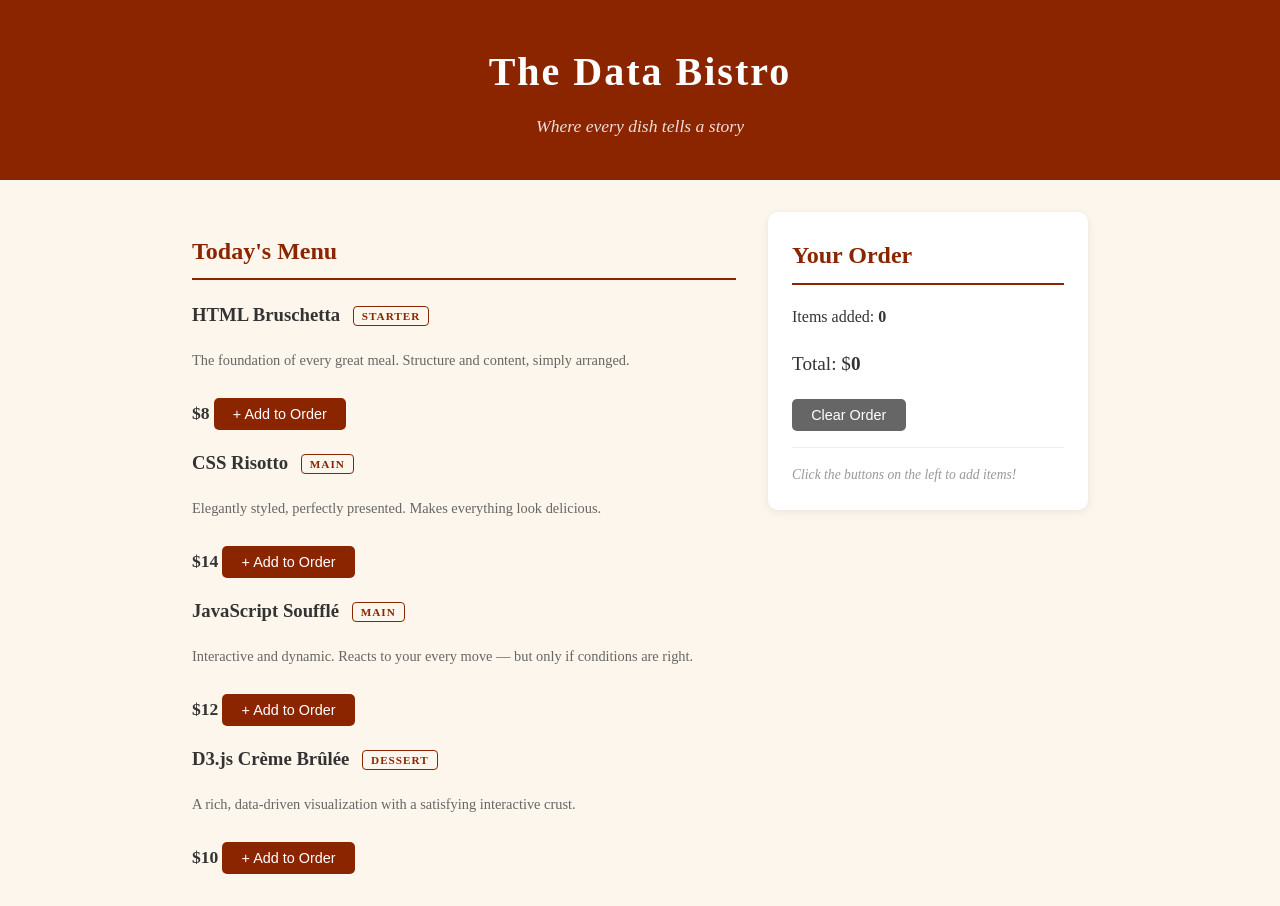
==== challenge/index.html @ 4872b9e8 "added files" ====
<!DOCTYPE html>
<html lang="en">
<head>
  <meta charset="UTF-8">
  <meta name="viewport" content="width=device-width, initial-scale=1.0">
  <title>The Data Bistro</title>
  <link rel="stylesheet" href="style.css">
</head>
<body>

  <header>
    <h1>The Data Bistro</h1>
    <p class="tagline">Where every dish tells a story</p>
  </header>

  <main>

    <section class="menu">
      <h2>Today's Menu</h2>

      <div class="menu-item">
        <h3>HTML Bruschetta <span class="badge">Starter</span></h3>
        <p class="description">The foundation of every great meal. Structure and content, simply arranged.</p>
        <span class="price">$8</span>
        <button class="add-btn" data-price="8">+ Add to Order</button>
      </div>

      <div class="menu-item">
        <h3>CSS Risotto <span class="badge">Main</span></h3>
        <p class="description">Elegantly styled, perfectly presented. Makes everything look delicious.</p>
        <span class="price">$14</span>
        <button class="add-btn" data-price="14">+ Add to Order</button>
      </div>

      <div class="menu-item">
        <h3>JavaScript Soufflé <span class="badge">Main</span></h3>
        <p class="description">Interactive and dynamic. Reacts to your every move — but only if conditions are right.</p>
        <span class="price">$12</span>
        <button class="add-btn" data-price="12">+ Add to Order</button>
      </div>

      <div class="menu-item">
        <h3>D3.js Crème Brûlée <span class="badge">Dessert</span></h3>
        <p class="description">A rich, data-driven visualization with a satisfying interactive crust.</p>
        <span class="price">$10</span>
        <button class="add-btn" data-price="10">+ Add to Order</button>
      </div>
    </section>

    <aside class="order-panel">
      <h2>Your Order</h2>
      <p>Items added: <strong id="item-count">0</strong></p>
      <p class="total-line">Total: $<strong id="order-total">0</strong></p>
      <button id="clear-btn">Clear Order</button>
      <hr>
      <p class="note">Click the buttons on the left to add items!</p>
    </aside>

  </main>

  <script src="script.js"></script>

</body>
</html>
---- challenge/style.css ----
*, *::before, *::after {
  box-sizing: border-box;
}

body {
  font-family: 'Georgia', serif;
  margin: 0;
  background-color: #fdf6ec;
  color: #333;
  line-height: 1.6;
}

header {
  background-color: #8b2500;
  color: white;
  text-align: center;
  padding: 2.5rem 1rem;
}

header h1 {
  margin: 0;
  font-size: 2.5rem;
  letter-spacing: 2px;
}

.tagline {
  margin: 0.5rem 0 0;
  font-style: italic;
  opacity: 0.85;
  font-size: 1.1rem;
}

main {
  display: flex;
  gap: 2rem;
  padding: 2rem;
  max-width: 960px;
  margin: 0 auto;
}

.menu {
  flex: 2;
}

.menu h2 {
  font-size: 1.5rem;
  border-bottom: 2px solid #8b2500;
  padding-bottom: 0.5rem;
  color: #8b2500;
}

/* BUG 1: This selector is ".menu-card" but the HTML uses class="menu-item".
   Because the names don't match, none of these card styles are applied. */
.menu-card {
  background: white;
  border-radius: 10px;
  padding: 1.4rem;
  margin-bottom: 1.2rem;
  box-shadow: 0 2px 8px rgba(0, 0, 0, 0.08);
  border-left: 4px solid #8b2500;
}

.menu-card h3 {
  margin: 0 0 0.4rem;
  color: #8b2500;
  font-size: 1.2rem;
}

.description {
  color: #666;
  font-size: 0.9rem;
  margin: 0.3rem 0 0.8rem;
}

.price {
  font-size: 1.1rem;
  font-weight: bold;
  color: #333;
}

.badge {
  background: #fdf6ec;
  color: #8b2500;
  font-size: 0.7rem;
  font-weight: bold;
  text-transform: uppercase;
  letter-spacing: 1px;
  padding: 0.2rem 0.5rem;
  border-radius: 4px;
  border: 1px solid #8b2500;
  margin-left: 0.5rem;
  vertical-align: middle;
}

.add-btn {
  display: inline-block;
  margin-top: 0.8rem;
  padding: 0.5rem 1.2rem;
  background-color: #8b2500;
  color: white;
  border: none;
  border-radius: 5px;
  cursor: pointer;
  font-size: 0.9rem;
  transition: background-color 0.2s;
}

.add-btn:hover {
  background-color: #b03000;
}

.order-panel {
  flex: 1;
  background: white;
  border-radius: 10px;
  padding: 1.5rem;
  box-shadow: 0 2px 8px rgba(0, 0, 0, 0.08);
  height: fit-content;
  position: sticky;
  top: 1rem;
}

.order-panel h2 {
  margin-top: 0;
  color: #8b2500;
  border-bottom: 2px solid #8b2500;
  padding-bottom: 0.5rem;
}

.total-line {
  font-size: 1.2rem;
}

#clear-btn {
  padding: 0.5rem 1.2rem;
  background: #666;
  color: white;
  border: none;
  border-radius: 5px;
  cursor: pointer;
  font-size: 0.9rem;
  transition: background-color 0.2s;
}

#clear-btn:hover {
  background: #444;
}

hr {
  border: none;
  border-top: 1px solid #eee;
  margin: 1rem 0;
}

.note {
  font-size: 0.85rem;
  color: #999;
  font-style: italic;
  margin: 0;
}
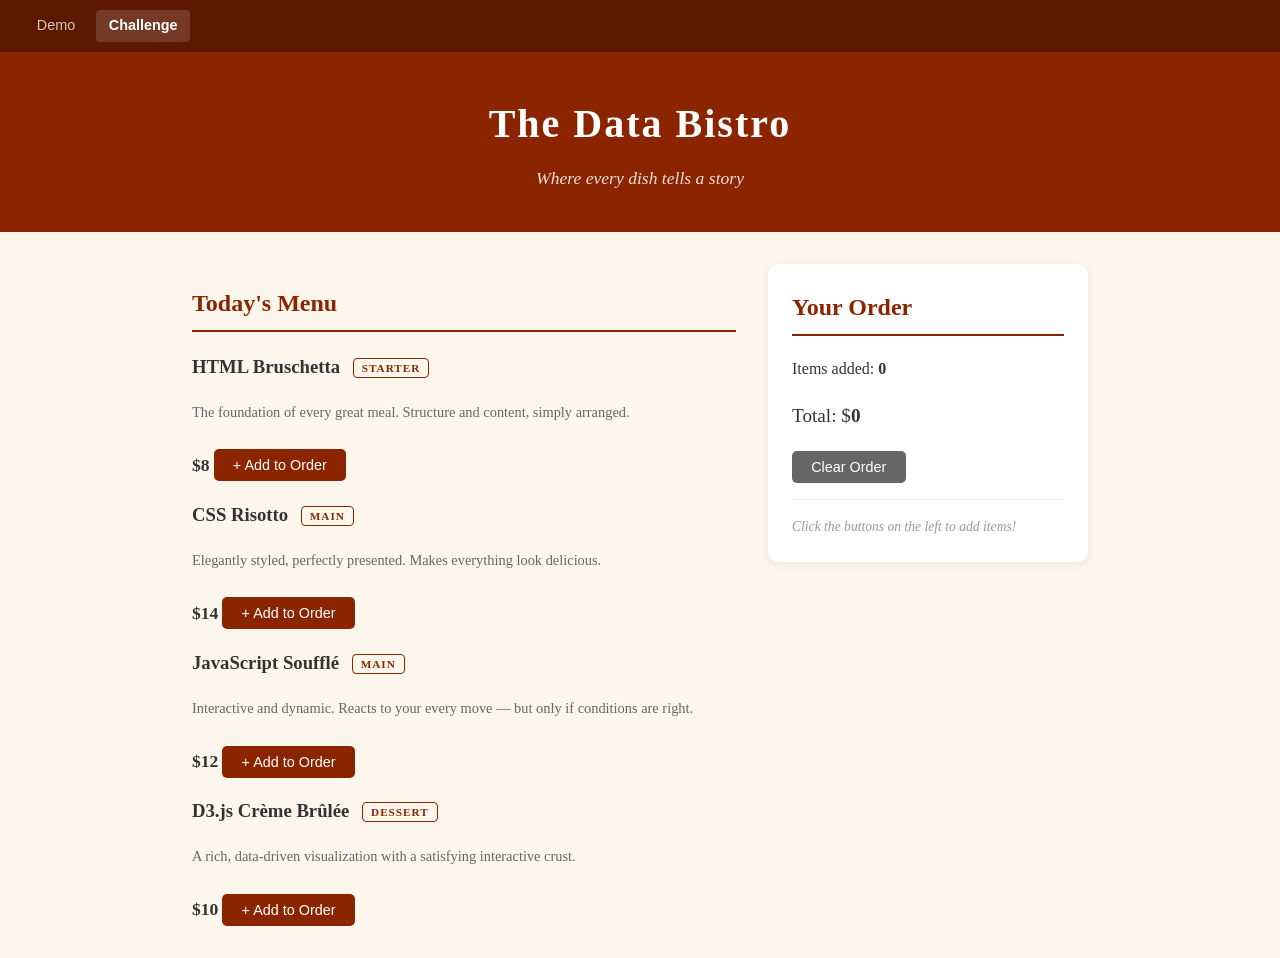
==== commit 7966e5ee: "Add nav bar linking demo and challenge pages Co-Authored-By: Claude Sonnet 4.6 <noreply@anthropic.co" ====
--- a/challenge/index.html
+++ b/challenge/index.html
@@ -7,6 +7,11 @@
   <link rel="stylesheet" href="style.css">
 </head>
 <body>
+
+  <nav>
+    <a href="/">Demo</a>
+    <a href="/challenge/" class="current">Challenge</a>
+  </nav>
 
   <header>
     <h1>The Data Bistro</h1>
--- a/challenge/style.css
+++ b/challenge/style.css
@@ -8,6 +8,33 @@
   background-color: #fdf6ec;
   color: #333;
   line-height: 1.6;
+}
+
+nav {
+  background-color: #5c1800;
+  display: flex;
+  gap: 0.5rem;
+  padding: 0.6rem 1.5rem;
+}
+
+nav a {
+  color: rgba(255, 255, 255, 0.75);
+  text-decoration: none;
+  font-family: sans-serif;
+  font-size: 0.9rem;
+  padding: 0.3rem 0.8rem;
+  border-radius: 4px;
+}
+
+nav a:hover {
+  color: white;
+  background-color: rgba(255, 255, 255, 0.1);
+}
+
+nav a.current {
+  color: white;
+  font-weight: bold;
+  background-color: rgba(255, 255, 255, 0.15);
 }
 
 header {
